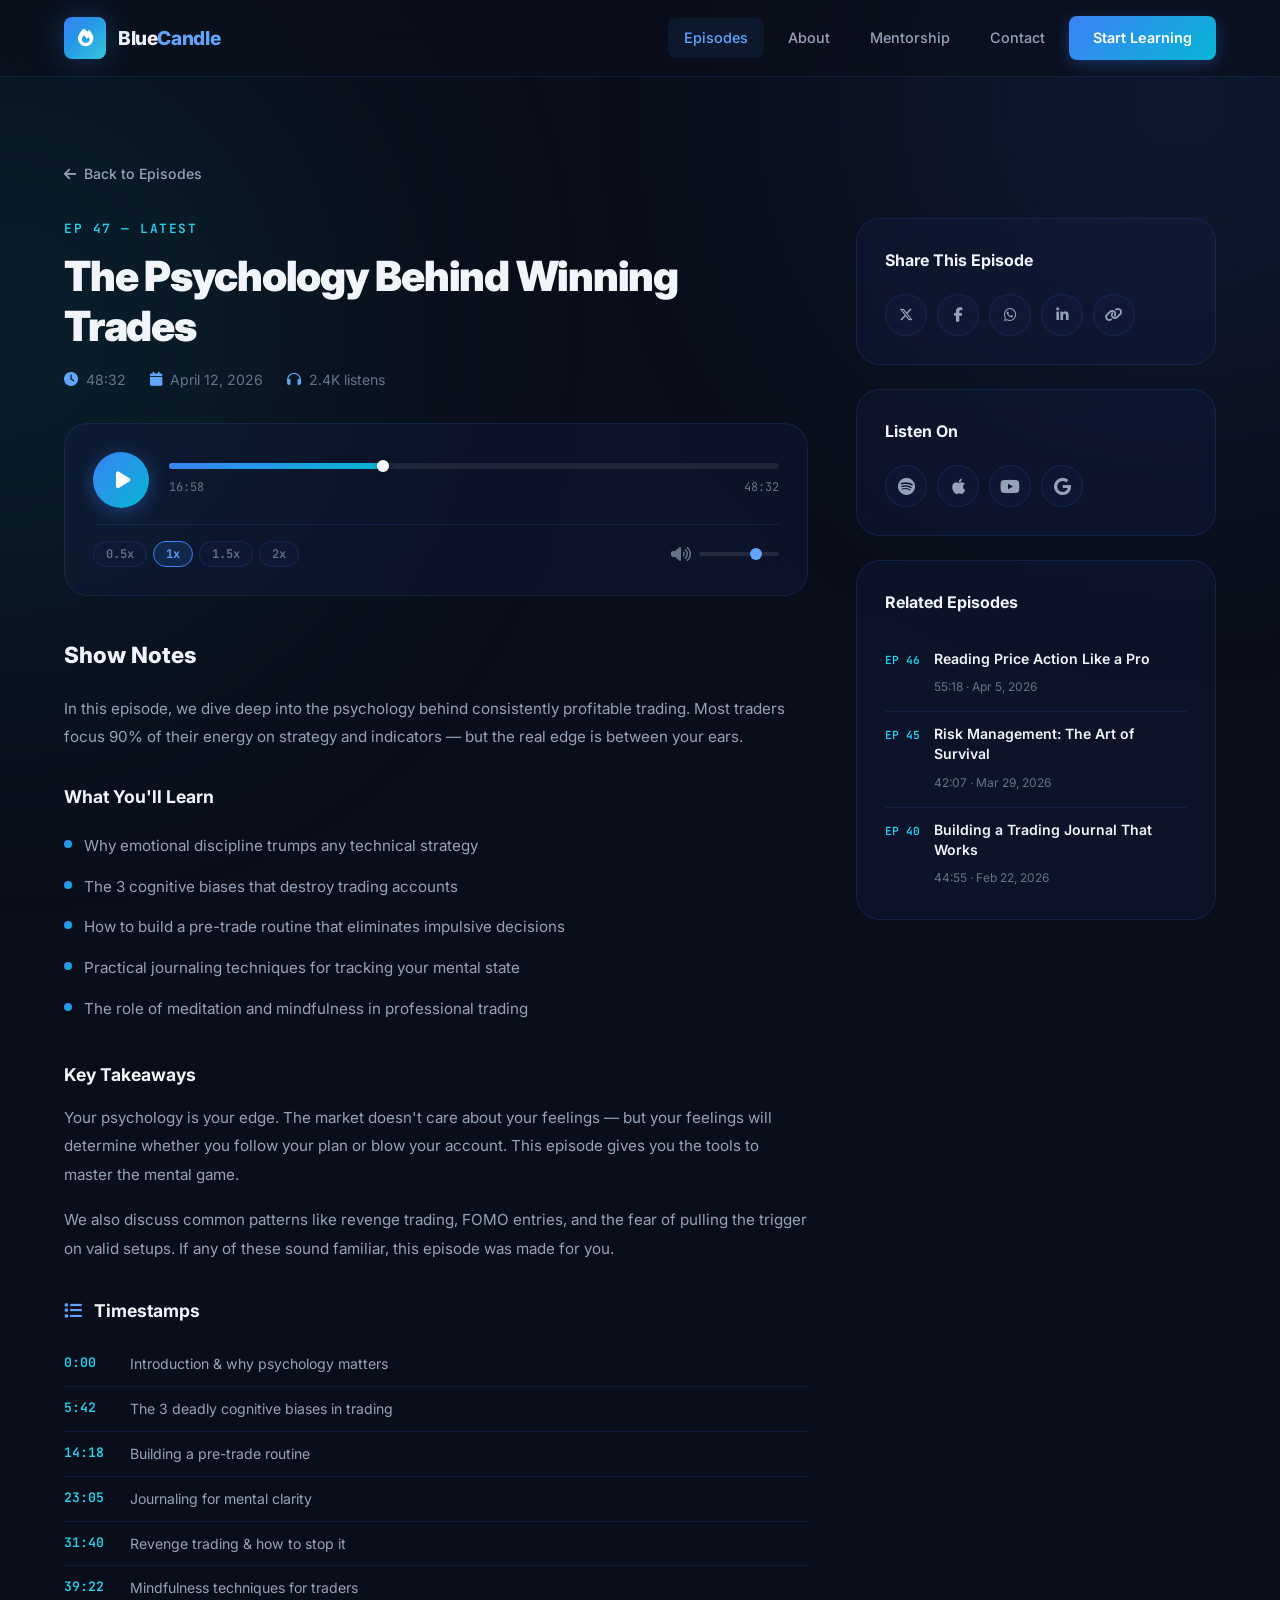
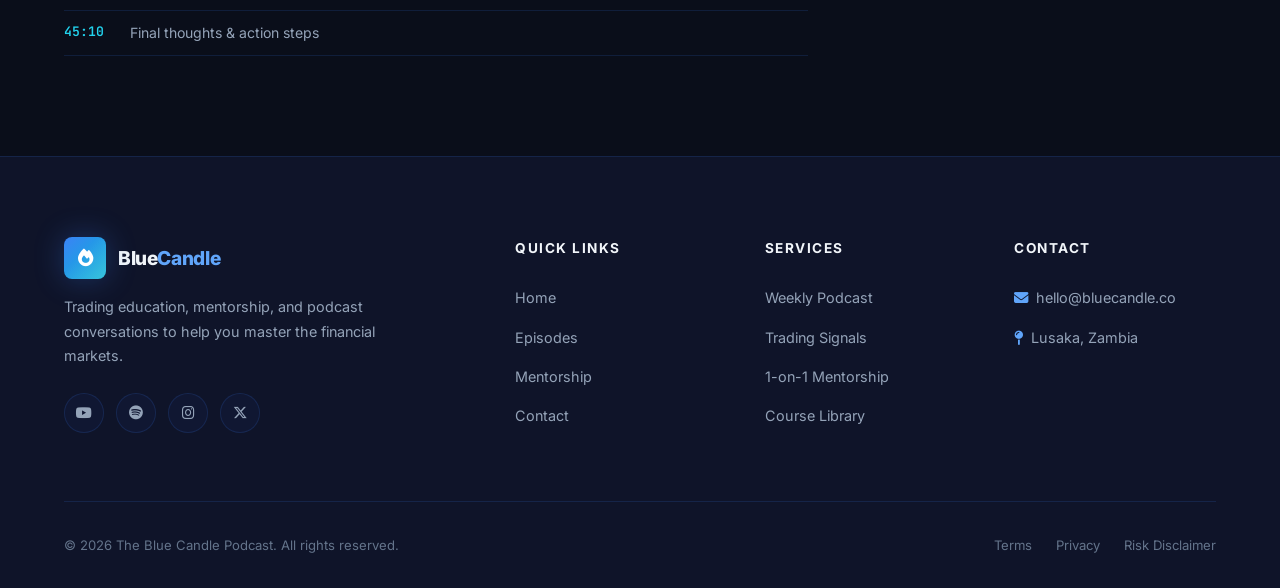
==== episode.html @ 7a702f5d "feat: add episode details and contact pages with initial project configuration" ====
<!DOCTYPE html>
<html lang="en">
<head>
    <meta charset="UTF-8">
    <meta name="viewport" content="width=device-width, initial-scale=1.0">
    <title>Episode Details | The Blue Candle Podcast</title>
    <meta name="description" content="Listen to this episode of The Blue Candle Podcast — trading education, mentorship, and market insights.">
    <link rel="preconnect" href="https://fonts.googleapis.com">
    <link rel="preconnect" href="https://fonts.gstatic.com" crossorigin>
    <link href="https://fonts.googleapis.com/css2?family=Inter:wght@300;400;500;600;700;800;900&family=JetBrains+Mono:wght@400;600&display=swap" rel="stylesheet">
    <link rel="stylesheet" href="https://cdnjs.cloudflare.com/ajax/libs/font-awesome/6.5.0/css/all.min.css">
    <link rel="stylesheet" href="styles.css">
    <style>
        .episode-detail {
            padding: 160px 0 100px;
            position: relative;
            z-index: 1;
        }

        .ep-detail-grid {
            display: grid;
            grid-template-columns: 1fr 360px;
            gap: 48px;
            align-items: start;
        }

        .ep-back {
            display: inline-flex;
            align-items: center;
            gap: 8px;
            color: var(--text-secondary);
            text-decoration: none;
            font-size: 0.88rem;
            font-weight: 500;
            margin-bottom: 32px;
            transition: var(--transition);
        }

        .ep-back:hover {
            color: var(--blue-400);
        }

        .ep-detail-label {
            font-family: 'JetBrains Mono', monospace;
            font-size: 0.8rem;
            font-weight: 600;
            letter-spacing: 1.5px;
            color: var(--cyan-400);
            margin-bottom: 12px;
        }

        .ep-detail-title {
            font-size: clamp(1.8rem, 4vw, 2.6rem);
            font-weight: 900;
            line-height: 1.2;
            letter-spacing: -0.03em;
            margin-bottom: 16px;
        }

        .ep-detail-meta {
            display: flex;
            gap: 24px;
            margin-bottom: 32px;
            flex-wrap: wrap;
        }

        .ep-detail-meta span {
            display: flex;
            align-items: center;
            gap: 8px;
            font-size: 0.88rem;
            color: var(--text-muted);
        }

        .ep-detail-meta span i {
            color: var(--blue-400);
        }

        /* Audio Player */
        .audio-player {
            background: var(--bg-glass);
            backdrop-filter: blur(20px);
            border: 1px solid var(--border-glass);
            border-radius: var(--radius-xl);
            padding: 28px;
            margin-bottom: 40px;
        }

        .player-controls {
            display: flex;
            align-items: center;
            gap: 20px;
            margin-bottom: 16px;
        }

        .player-play {
            width: 56px;
            height: 56px;
            border-radius: 50%;
            background: var(--accent-gradient);
            border: none;
            color: white;
            font-size: 1.2rem;
            cursor: pointer;
            display: flex;
            align-items: center;
            justify-content: center;
            flex-shrink: 0;
            box-shadow: 0 4px 20px rgba(59, 130, 246, 0.4);
            transition: var(--transition);
        }

        .player-play:hover {
            transform: scale(1.08);
            box-shadow: 0 6px 30px rgba(59, 130, 246, 0.6);
        }

        .player-track {
            flex: 1;
        }

        .progress-bar-wrapper {
            width: 100%;
            height: 6px;
            background: rgba(255,255,255,0.08);
            border-radius: 3px;
            cursor: pointer;
            margin-bottom: 8px;
            position: relative;
        }

        .progress-bar {
            height: 100%;
            background: var(--accent-gradient);
            border-radius: 3px;
            width: 0%;
            transition: width 0.3s;
            position: relative;
        }

        .progress-bar::after {
            content: '';
            position: absolute;
            right: -6px;
            top: -3px;
            width: 12px;
            height: 12px;
            border-radius: 50%;
            background: white;
            box-shadow: 0 2px 8px rgba(0,0,0,0.3);
        }

        .player-time {
            display: flex;
            justify-content: space-between;
            font-size: 0.75rem;
            color: var(--text-muted);
            font-family: 'JetBrains Mono', monospace;
        }

        .player-extras {
            display: flex;
            justify-content: space-between;
            align-items: center;
            margin-top: 16px;
            padding-top: 16px;
            border-top: 1px solid var(--border-glass);
        }

        .speed-control {
            display: flex;
            gap: 6px;
        }

        .speed-btn {
            padding: 4px 12px;
            border-radius: 50px;
            background: var(--bg-glass);
            border: 1px solid var(--border-glass);
            color: var(--text-muted);
            font-size: 0.75rem;
            font-weight: 600;
            cursor: pointer;
            font-family: 'JetBrains Mono', monospace;
            transition: var(--transition);
        }

        .speed-btn.active, .speed-btn:hover {
            background: rgba(59,130,246,0.15);
            border-color: var(--blue-500);
            color: var(--blue-400);
        }

        .volume-control {
            display: flex;
            align-items: center;
            gap: 8px;
            color: var(--text-muted);
        }

        .volume-slider {
            width: 80px;
            height: 4px;
            -webkit-appearance: none;
            appearance: none;
            background: rgba(255,255,255,0.1);
            border-radius: 2px;
            outline: none;
        }

        .volume-slider::-webkit-slider-thumb {
            -webkit-appearance: none;
            width: 12px;
            height: 12px;
            border-radius: 50%;
            background: var(--blue-400);
            cursor: pointer;
        }

        /* Show Notes */
        .show-notes h2 {
            font-size: 1.4rem;
            font-weight: 800;
            margin-bottom: 20px;
        }

        .show-notes-content {
            color: var(--text-secondary);
            font-size: 0.95rem;
            line-height: 1.9;
        }

        .show-notes-content p {
            margin-bottom: 16px;
        }

        .show-notes-content h3 {
            font-size: 1.1rem;
            font-weight: 700;
            color: var(--text-primary);
            margin: 28px 0 12px;
        }

        .show-notes-content ul {
            list-style: none;
            margin-bottom: 16px;
        }

        .show-notes-content ul li {
            padding: 6px 0;
            padding-left: 20px;
            position: relative;
        }

        .show-notes-content ul li::before {
            content: '';
            position: absolute;
            left: 0;
            top: 14px;
            width: 8px;
            height: 8px;
            border-radius: 50%;
            background: var(--accent-gradient);
        }

        /* Timestamps */
        .timestamps {
            margin-top: 32px;
        }

        .timestamps h3 {
            font-size: 1.1rem;
            font-weight: 700;
            margin-bottom: 16px;
        }

        .timestamp-item {
            display: flex;
            gap: 16px;
            padding: 10px 0;
            border-bottom: 1px solid var(--border-glass);
            cursor: pointer;
            transition: var(--transition);
        }

        .timestamp-item:hover {
            padding-left: 8px;
        }

        .timestamp-item:hover .ts-time {
            color: var(--blue-400);
        }

        .ts-time {
            font-family: 'JetBrains Mono', monospace;
            font-size: 0.82rem;
            color: var(--cyan-400);
            font-weight: 600;
            flex-shrink: 0;
            width: 50px;
        }

        .ts-label {
            font-size: 0.88rem;
            color: var(--text-secondary);
        }

        /* Sidebar */
        .ep-sidebar {
            position: sticky;
            top: 100px;
        }

        .sidebar-card {
            background: var(--bg-glass);
            backdrop-filter: blur(10px);
            border: 1px solid var(--border-glass);
            border-radius: var(--radius-xl);
            padding: 28px;
            margin-bottom: 24px;
        }

        .sidebar-card h3 {
            font-size: 1rem;
            font-weight: 700;
            margin-bottom: 20px;
        }

        .related-ep {
            display: flex;
            gap: 14px;
            padding: 12px 0;
            border-bottom: 1px solid var(--border-glass);
            text-decoration: none;
            color: inherit;
            transition: var(--transition);
        }

        .related-ep:last-child {
            border-bottom: none;
            padding-bottom: 0;
        }

        .related-ep:hover {
            padding-left: 4px;
        }

        .related-ep-num {
            font-family: 'JetBrains Mono', monospace;
            font-size: 0.7rem;
            color: var(--cyan-400);
            font-weight: 600;
            flex-shrink: 0;
            margin-top: 2px;
        }

        .related-ep-info h4 {
            font-size: 0.88rem;
            font-weight: 600;
            line-height: 1.4;
            margin-bottom: 4px;
        }

        .related-ep-info span {
            font-size: 0.75rem;
            color: var(--text-muted);
        }

        .share-buttons {
            display: flex;
            gap: 10px;
            flex-wrap: wrap;
        }

        .share-btn {
            width: 42px;
            height: 42px;
            border-radius: 50%;
            background: var(--bg-glass);
            border: 1px solid var(--border-glass);
            color: var(--text-secondary);
            display: flex;
            align-items: center;
            justify-content: center;
            cursor: pointer;
            transition: var(--transition);
            font-size: 0.9rem;
        }

        .share-btn:hover {
            background: var(--accent-gradient);
            color: white;
            border-color: transparent;
            transform: translateY(-2px);
        }

        @media (max-width: 1024px) {
            .ep-detail-grid {
                grid-template-columns: 1fr;
            }
            .ep-sidebar {
                position: static;
            }
        }
    </style>
</head>
<body>
    <div class="bg-glow bg-glow-1"></div>
    <div class="bg-glow bg-glow-2"></div>

    <!-- Header -->
    <header id="site-header">
        <div class="container header-inner">
            <a href="index.html" class="logo">
                <div class="logo-icon"><i class="fas fa-fire"></i></div>
                <span class="logo-text">Blue<span>Candle</span></span>
            </a>
            <nav id="desktop-nav">
                <a href="episodes.html" class="active-link">Episodes</a>
                <a href="index.html#about">About</a>
                <a href="pricing.html">Mentorship</a>
                <a href="contact.html">Contact</a>
                <a href="pricing.html" class="nav-cta">Start Learning</a>
            </nav>
            <button class="mobile-toggle" id="mobile-toggle" aria-label="Toggle menu"><i class="fas fa-bars"></i></button>
        </div>
    </header>

    <div class="nav-overlay" id="nav-overlay">
        <button class="close-nav" id="close-nav" aria-label="Close menu"><i class="fas fa-times"></i></button>
        <nav>
            <a href="episodes.html" class="mobile-link">Episodes</a>
            <a href="index.html#about" class="mobile-link">About</a>
            <a href="pricing.html" class="mobile-link">Mentorship</a>
            <a href="contact.html" class="mobile-link">Contact</a>
        </nav>
    </div>

    <!-- Episode Detail -->
    <section class="episode-detail">
        <div class="container">
            <a href="episodes.html" class="ep-back"><i class="fas fa-arrow-left"></i> Back to Episodes</a>

            <div class="ep-detail-grid">
                <div class="ep-main">
                    <div class="ep-detail-label" id="ep-label">EP 47 — LATEST</div>
                    <h1 class="ep-detail-title" id="ep-title">The Psychology Behind Winning Trades</h1>
                    <div class="ep-detail-meta">
                        <span><i class="fas fa-clock"></i> <span id="ep-duration">48:32</span></span>
                        <span><i class="fas fa-calendar"></i> <span id="ep-date">April 12, 2026</span></span>
                        <span><i class="fas fa-headphones"></i> 2.4K listens</span>
                    </div>

                    <!-- Audio Player -->
                    <div class="audio-player reveal">
                        <div class="player-controls">
                            <button class="player-play" id="player-play-btn" aria-label="Play">
                                <i class="fas fa-play" style="margin-left: 3px;"></i>
                            </button>
                            <div class="player-track">
                                <div class="progress-bar-wrapper" id="progress-wrapper">
                                    <div class="progress-bar" id="progress-bar" style="width: 35%;"></div>
                                </div>
                                <div class="player-time">
                                    <span id="current-time">16:58</span>
                                    <span id="total-time">48:32</span>
                                </div>
                            </div>
                        </div>
                        <div class="player-extras">
                            <div class="speed-control">
                                <button class="speed-btn">0.5x</button>
                                <button class="speed-btn active">1x</button>
                                <button class="speed-btn">1.5x</button>
                                <button class="speed-btn">2x</button>
                            </div>
                            <div class="volume-control">
                                <i class="fas fa-volume-high"></i>
                                <input type="range" class="volume-slider" min="0" max="100" value="75">
                            </div>
                        </div>
                    </div>

                    <!-- Show Notes -->
                    <div class="show-notes reveal">
                        <h2>Show Notes</h2>
                        <div class="show-notes-content">
                            <p>In this episode, we dive deep into the psychology behind consistently profitable trading. Most traders focus 90% of their energy on strategy and indicators — but the real edge is between your ears.</p>

                            <h3>What You'll Learn</h3>
                            <ul>
                                <li>Why emotional discipline trumps any technical strategy</li>
                                <li>The 3 cognitive biases that destroy trading accounts</li>
                                <li>How to build a pre-trade routine that eliminates impulsive decisions</li>
                                <li>Practical journaling techniques for tracking your mental state</li>
                                <li>The role of meditation and mindfulness in professional trading</li>
                            </ul>

                            <h3>Key Takeaways</h3>
                            <p>Your psychology is your edge. The market doesn't care about your feelings — but your feelings will determine whether you follow your plan or blow your account. This episode gives you the tools to master the mental game.</p>

                            <p>We also discuss common patterns like revenge trading, FOMO entries, and the fear of pulling the trigger on valid setups. If any of these sound familiar, this episode was made for you.</p>
                        </div>

                        <!-- Timestamps -->
                        <div class="timestamps">
                            <h3><i class="fas fa-list" style="margin-right: 8px; color: var(--blue-400);"></i> Timestamps</h3>
                            <div class="timestamp-item">
                                <span class="ts-time">0:00</span>
                                <span class="ts-label">Introduction & why psychology matters</span>
                            </div>
                            <div class="timestamp-item">
                                <span class="ts-time">5:42</span>
                                <span class="ts-label">The 3 deadly cognitive biases in trading</span>
                            </div>
                            <div class="timestamp-item">
                                <span class="ts-time">14:18</span>
                                <span class="ts-label">Building a pre-trade routine</span>
                            </div>
                            <div class="timestamp-item">
                                <span class="ts-time">23:05</span>
                                <span class="ts-label">Journaling for mental clarity</span>
                            </div>
                            <div class="timestamp-item">
                                <span class="ts-time">31:40</span>
                                <span class="ts-label">Revenge trading & how to stop it</span>
                            </div>
                            <div class="timestamp-item">
                                <span class="ts-time">39:22</span>
                                <span class="ts-label">Mindfulness techniques for traders</span>
                            </div>
                            <div class="timestamp-item">
                                <span class="ts-time">45:10</span>
                                <span class="ts-label">Final thoughts & action steps</span>
                            </div>
                        </div>
                    </div>
                </div>

                <!-- Sidebar -->
                <div class="ep-sidebar">
                    <div class="sidebar-card reveal">
                        <h3>Share This Episode</h3>
                        <div class="share-buttons">
                            <button class="share-btn" aria-label="Share on Twitter"><i class="fab fa-x-twitter"></i></button>
                            <button class="share-btn" aria-label="Share on Facebook"><i class="fab fa-facebook-f"></i></button>
                            <button class="share-btn" aria-label="Share on WhatsApp"><i class="fab fa-whatsapp"></i></button>
                            <button class="share-btn" aria-label="Share on LinkedIn"><i class="fab fa-linkedin-in"></i></button>
                            <button class="share-btn" aria-label="Copy link"><i class="fas fa-link"></i></button>
                        </div>
                    </div>

                    <div class="sidebar-card reveal reveal-delay-1">
                        <h3>Listen On</h3>
                        <div class="share-buttons">
                            <button class="share-btn" aria-label="Spotify" style="font-size: 1.1rem;"><i class="fab fa-spotify"></i></button>
                            <button class="share-btn" aria-label="Apple Podcasts" style="font-size: 1.1rem;"><i class="fab fa-apple"></i></button>
                            <button class="share-btn" aria-label="YouTube" style="font-size: 1.1rem;"><i class="fab fa-youtube"></i></button>
                            <button class="share-btn" aria-label="Google Podcasts" style="font-size: 1.1rem;"><i class="fab fa-google"></i></button>
                        </div>
                    </div>

                    <div class="sidebar-card reveal reveal-delay-2">
                        <h3>Related Episodes</h3>
                        <a href="episode.html?ep=46" class="related-ep">
                            <span class="related-ep-num">EP 46</span>
                            <div class="related-ep-info">
                                <h4>Reading Price Action Like a Pro</h4>
                                <span>55:18 · Apr 5, 2026</span>
                            </div>
                        </a>
                        <a href="episode.html?ep=45" class="related-ep">
                            <span class="related-ep-num">EP 45</span>
                            <div class="related-ep-info">
                                <h4>Risk Management: The Art of Survival</h4>
                                <span>42:07 · Mar 29, 2026</span>
                            </div>
                        </a>
                        <a href="episode.html?ep=40" class="related-ep">
                            <span class="related-ep-num">EP 40</span>
                            <div class="related-ep-info">
                                <h4>Building a Trading Journal That Works</h4>
                                <span>44:55 · Feb 22, 2026</span>
                            </div>
                        </a>
                    </div>
                </div>
            </div>
        </div>
    </section>

    <!-- Footer -->
    <footer>
        <div class="container">
            <div class="footer-grid">
                <div class="footer-brand">
                    <a href="index.html" class="logo" style="margin-bottom:4px;">
                        <div class="logo-icon"><i class="fas fa-fire"></i></div>
                        <span class="logo-text">Blue<span>Candle</span></span>
                    </a>
                    <p>Trading education, mentorship, and podcast conversations to help you master the financial markets.</p>
                    <div class="footer-socials">
                        <a href="#"><i class="fab fa-youtube"></i></a>
                        <a href="#"><i class="fab fa-spotify"></i></a>
                        <a href="#"><i class="fab fa-instagram"></i></a>
                        <a href="#"><i class="fab fa-x-twitter"></i></a>
                    </div>
                </div>
                <div class="footer-col"><h4>Quick Links</h4><ul><li><a href="index.html">Home</a></li><li><a href="episodes.html">Episodes</a></li><li><a href="pricing.html">Mentorship</a></li><li><a href="contact.html">Contact</a></li></ul></div>
                <div class="footer-col"><h4>Services</h4><ul><li><a href="#">Weekly Podcast</a></li><li><a href="#">Trading Signals</a></li><li><a href="#">1-on-1 Mentorship</a></li><li><a href="#">Course Library</a></li></ul></div>
                <div class="footer-col"><h4>Contact</h4><ul><li><a href="contact.html"><i class="fas fa-envelope" style="margin-right:8px;color:var(--blue-400)"></i>hello@bluecandle.co</a></li><li><a href="#"><i class="fas fa-map-pin" style="margin-right:8px;color:var(--blue-400)"></i>Lusaka, Zambia</a></li></ul></div>
            </div>
            <div class="footer-bottom">
                <p>&copy; 2026 The Blue Candle Podcast. All rights reserved.</p>
                <div class="footer-bottom-links"><a href="#">Terms</a><a href="#">Privacy</a><a href="#">Risk Disclaimer</a></div>
            </div>
        </div>
    </footer>

    <script src="shared.js"></script>
    <script>
        // Play button toggle
        const playBtn = document.getElementById('player-play-btn');
        let playing = false;
        playBtn.addEventListener('click', () => {
            playing = !playing;
            playBtn.innerHTML = playing ? '<i class="fas fa-pause"></i>' : '<i class="fas fa-play" style="margin-left:3px"></i>';
        });

        // Speed buttons
        document.querySelectorAll('.speed-btn').forEach(btn => {
            btn.addEventListener('click', () => {
                document.querySelectorAll('.speed-btn').forEach(b => b.classList.remove('active'));
                btn.classList.add('active');
            });
        });

        // Progress bar click
        document.getElementById('progress-wrapper').addEventListener('click', function(e) {
            const pct = (e.offsetX / this.offsetWidth) * 100;
            document.getElementById('progress-bar').style.width = pct + '%';
        });
    </script>
</body>
</html>
---- styles.css ----
/* ===== CSS Custom Properties ===== */
:root {
    --bg-primary: #0a0e1a;
    --bg-secondary: #0f1429;
    --bg-card: rgba(15, 20, 45, 0.7);
    --bg-glass: rgba(20, 30, 70, 0.35);
    --border-glass: rgba(59, 130, 246, 0.15);
    --blue-500: #3b82f6;
    --blue-400: #60a5fa;
    --blue-300: #93c5fd;
    --blue-600: #2563eb;
    --blue-700: #1d4ed8;
    --cyan-400: #22d3ee;
    --cyan-500: #06b6d4;
    --text-primary: #f1f5f9;
    --text-secondary: #94a3b8;
    --text-muted: #64748b;
    --accent-gradient: linear-gradient(135deg, #3b82f6, #06b6d4);
    --glow-blue: 0 0 30px rgba(59, 130, 246, 0.3);
    --glow-cyan: 0 0 30px rgba(6, 182, 212, 0.2);
    --radius-sm: 8px;
    --radius-md: 12px;
    --radius-lg: 16px;
    --radius-xl: 24px;
    --transition: all 0.3s cubic-bezier(0.4, 0, 0.2, 1);
}

/* ===== Reset & Base ===== */
*, *::before, *::after {
    margin: 0;
    padding: 0;
    box-sizing: border-box;
}

html {
    scroll-behavior: smooth;
    scroll-padding-top: 80px;
}

body {
    font-family: 'Inter', -apple-system, BlinkMacSystemFont, sans-serif;
    background-color: var(--bg-primary);
    color: var(--text-primary);
    line-height: 1.7;
    overflow-x: hidden;
    -webkit-font-smoothing: antialiased;
}

/* ===== Utility ===== */
.container {
    width: 100%;
    max-width: 1200px;
    margin: 0 auto;
    padding: 0 24px;
}

.section-label {
    display: inline-flex;
    align-items: center;
    gap: 8px;
    font-family: 'JetBrains Mono', monospace;
    font-size: 0.8rem;
    font-weight: 600;
    letter-spacing: 2px;
    text-transform: uppercase;
    color: var(--cyan-400);
    margin-bottom: 16px;
}

.section-label::before {
    content: '';
    width: 24px;
    height: 2px;
    background: var(--accent-gradient);
    border-radius: 2px;
}

.section-heading {
    font-size: clamp(2rem, 5vw, 3rem);
    font-weight: 800;
    line-height: 1.15;
    letter-spacing: -0.03em;
    margin-bottom: 16px;
}

.gradient-text {
    background: var(--accent-gradient);
    -webkit-background-clip: text;
    background-clip: text;
    color: transparent;
}

.section-desc {
    font-size: 1.1rem;
    color: var(--text-secondary);
    max-width: 600px;
    line-height: 1.8;
}

/* ===== Ambient Background Effects ===== */
.bg-glow {
    position: fixed;
    width: 600px;
    height: 600px;
    border-radius: 50%;
    filter: blur(150px);
    opacity: 0.12;
    pointer-events: none;
    z-index: 0;
}

.bg-glow-1 {
    top: -200px;
    right: -200px;
    background: var(--blue-500);
}

.bg-glow-2 {
    bottom: 30%;
    left: -300px;
    background: var(--cyan-500);
}

.bg-glow-3 {
    bottom: -200px;
    right: 10%;
    background: var(--blue-700);
}

/* ===== Header ===== */
header {
    position: fixed;
    top: 0;
    left: 0;
    right: 0;
    z-index: 1000;
    padding: 16px 0;
    background: rgba(10, 14, 26, 0.6);
    backdrop-filter: blur(20px);
    -webkit-backdrop-filter: blur(20px);
    border-bottom: 1px solid var(--border-glass);
    transition: var(--transition);
}

header.scrolled {
    background: rgba(10, 14, 26, 0.92);
    box-shadow: 0 4px 30px rgba(0, 0, 0, 0.3);
}

.header-inner {
    display: flex;
    align-items: center;
    justify-content: space-between;
}

.logo {
    display: flex;
    align-items: center;
    gap: 12px;
    text-decoration: none;
}

.logo-icon {
    width: 42px;
    height: 42px;
    background: var(--accent-gradient);
    border-radius: var(--radius-sm);
    display: flex;
    align-items: center;
    justify-content: center;
    font-size: 1.1rem;
    color: white;
    box-shadow: var(--glow-blue);
    position: relative;
    overflow: hidden;
}

.logo-icon::after {
    content: '';
    position: absolute;
    inset: 0;
    background: linear-gradient(135deg, transparent 40%, rgba(255,255,255,0.2));
}

.logo-text {
    font-weight: 800;
    font-size: 1.2rem;
    color: var(--text-primary);
    letter-spacing: -0.02em;
}

.logo-text span {
    color: var(--blue-400);
}

nav#desktop-nav {
    display: flex;
    align-items: center;
    gap: 8px;
}

nav a {
    color: var(--text-secondary);
    text-decoration: none;
    font-size: 0.9rem;
    font-weight: 500;
    padding: 8px 16px;
    border-radius: var(--radius-sm);
    transition: var(--transition);
}

nav a:hover {
    color: var(--text-primary);
    background: var(--bg-glass);
}

nav a.active-link {
    color: var(--blue-400);
    background: rgba(59, 130, 246, 0.1);
}

.nav-cta {
    background: var(--accent-gradient) !important;
    color: white !important;
    font-weight: 600 !important;
    padding: 10px 24px !important;
    box-shadow: 0 4px 15px rgba(59, 130, 246, 0.3);
}

.nav-cta:hover {
    transform: translateY(-2px);
    box-shadow: 0 6px 25px rgba(59, 130, 246, 0.4) !important;
}

.mobile-toggle {
    display: none;
    background: none;
    border: none;
    color: var(--text-primary);
    font-size: 1.5rem;
    cursor: pointer;
    padding: 8px;
}

/* ===== Buttons ===== */
.btn {
    display: inline-flex;
    align-items: center;
    gap: 10px;
    padding: 14px 28px;
    border-radius: var(--radius-md);
    font-size: 0.95rem;
    font-weight: 600;
    text-decoration: none;
    cursor: pointer;
    border: none;
    transition: var(--transition);
    font-family: inherit;
}

.btn-primary {
    background: var(--accent-gradient);
    color: white;
    box-shadow: 0 4px 20px rgba(59, 130, 246, 0.35);
}

.btn-primary:hover {
    transform: translateY(-3px);
    box-shadow: 0 8px 30px rgba(59, 130, 246, 0.5);
}

.btn-outline {
    background: transparent;
    color: var(--text-primary);
    border: 1px solid var(--border-glass);
    backdrop-filter: blur(10px);
}

.btn-outline:hover {
    background: var(--bg-glass);
    border-color: var(--blue-500);
    transform: translateY(-3px);
}

.btn-sm {
    padding: 10px 20px;
    font-size: 0.85rem;
}

/* ===== Page Hero (reusable across sub-pages) ===== */
.page-hero {
    position: relative;
    padding: 160px 0 80px;
    text-align: center;
    overflow: hidden;
    z-index: 1;
}

.page-hero::before {
    content: '';
    position: absolute;
    top: 0;
    left: 50%;
    transform: translateX(-50%);
    width: 800px;
    height: 800px;
    background: radial-gradient(circle, rgba(59, 130, 246, 0.1) 0%, transparent 70%);
    pointer-events: none;
}

.page-hero .section-heading {
    font-size: clamp(2.2rem, 5vw, 3.2rem);
}

.page-hero .section-desc {
    margin: 0 auto;
}

/* ===== Mobile Nav Overlay ===== */
.nav-overlay {
    position: fixed;
    inset: 0;
    background: rgba(10, 14, 26, 0.95);
    backdrop-filter: blur(20px);
    z-index: 999;
    display: flex;
    align-items: center;
    justify-content: center;
    opacity: 0;
    pointer-events: none;
    transition: opacity 0.3s ease;
}

.nav-overlay.active {
    opacity: 1;
    pointer-events: all;
}

.nav-overlay nav {
    display: flex;
    flex-direction: column;
    gap: 16px;
    text-align: center;
}

.nav-overlay nav a {
    font-size: 1.5rem;
    font-weight: 600;
    padding: 12px 32px;
}

.nav-overlay .close-nav {
    position: absolute;
    top: 24px;
    right: 24px;
    background: none;
    border: none;
    color: var(--text-primary);
    font-size: 2rem;
    cursor: pointer;
}

/* ===== Footer ===== */
footer {
    position: relative;
    z-index: 1;
    border-top: 1px solid var(--border-glass);
    padding: 80px 0 32px;
    background: var(--bg-secondary);
}

.footer-grid {
    display: grid;
    grid-template-columns: 2fr 1fr 1fr 1fr;
    gap: 48px;
    margin-bottom: 60px;
}

.footer-brand p {
    color: var(--text-secondary);
    font-size: 0.9rem;
    margin-top: 16px;
    line-height: 1.7;
    max-width: 320px;
}

.footer-socials {
    display: flex;
    gap: 12px;
    margin-top: 24px;
}

.footer-socials a {
    width: 40px;
    height: 40px;
    border-radius: 50%;
    background: var(--bg-glass);
    border: 1px solid var(--border-glass);
    display: flex;
    align-items: center;
    justify-content: center;
    color: var(--text-secondary);
    text-decoration: none;
    transition: var(--transition);
    font-size: 0.9rem;
}

.footer-socials a:hover {
    background: var(--accent-gradient);
    color: white;
    border-color: transparent;
    transform: translateY(-3px);
    box-shadow: 0 4px 15px rgba(59, 130, 246, 0.4);
}

.footer-col h4 {
    font-size: 0.85rem;
    font-weight: 700;
    text-transform: uppercase;
    letter-spacing: 1.5px;
    color: var(--text-primary);
    margin-bottom: 24px;
}

.footer-col ul {
    list-style: none;
}

.footer-col ul li {
    margin-bottom: 12px;
}

.footer-col ul li a {
    color: var(--text-secondary);
    text-decoration: none;
    font-size: 0.9rem;
    transition: var(--transition);
}

.footer-col ul li a:hover {
    color: var(--blue-400);
    padding-left: 4px;
}

.footer-bottom {
    display: flex;
    justify-content: space-between;
    align-items: center;
    padding-top: 32px;
    border-top: 1px solid var(--border-glass);
    flex-wrap: wrap;
    gap: 16px;
}

.footer-bottom p {
    color: var(--text-muted);
    font-size: 0.82rem;
}

.footer-bottom-links {
    display: flex;
    gap: 24px;
}

.footer-bottom-links a {
    color: var(--text-muted);
    text-decoration: none;
    font-size: 0.82rem;
    transition: var(--transition);
}

.footer-bottom-links a:hover {
    color: var(--blue-400);
}

/* ===== Scroll Animations ===== */
.reveal {
    opacity: 0;
    transform: translateY(30px);
    transition: opacity 0.7s ease, transform 0.7s ease;
}

.reveal.visible {
    opacity: 1;
    transform: translateY(0);
}

.reveal-delay-1 { transition-delay: 0.1s; }
.reveal-delay-2 { transition-delay: 0.2s; }
.reveal-delay-3 { transition-delay: 0.3s; }
.reveal-delay-4 { transition-delay: 0.4s; }

/* ===== Tags ===== */
.ep-tag {
    font-size: 0.72rem;
    font-weight: 600;
    padding: 4px 12px;
    border-radius: 50px;
    background: rgba(59, 130, 246, 0.1);
    color: var(--blue-400);
    border: 1px solid rgba(59, 130, 246, 0.15);
}

/* ===== Responsive ===== */
@media (max-width: 1024px) {
    .footer-grid { grid-template-columns: 1fr 1fr; }
}

@media (max-width: 768px) {
    nav#desktop-nav { display: none; }
    .mobile-toggle { display: block; }
    .footer-grid { grid-template-columns: 1fr; }
    .footer-bottom { flex-direction: column; text-align: center; }
}

@media (max-width: 480px) {
    .btn { width: 100%; justify-content: center; }
}
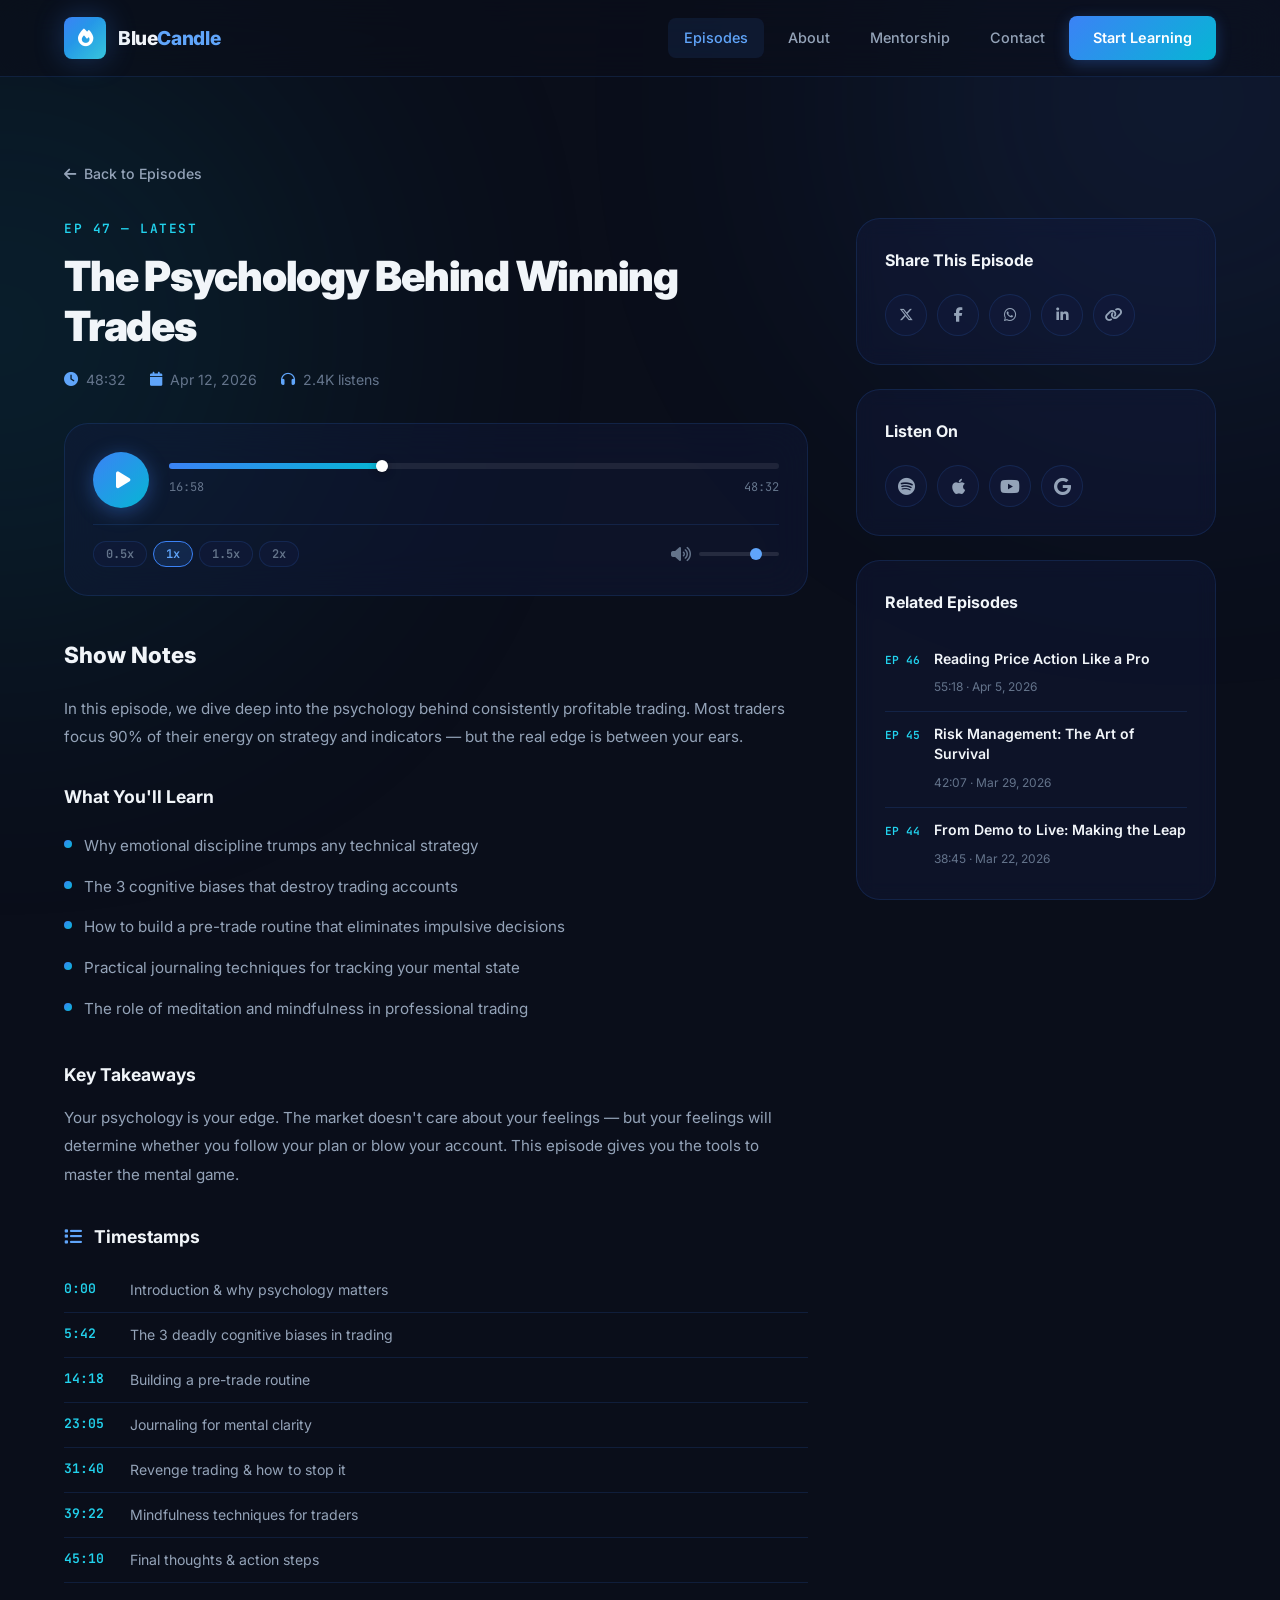
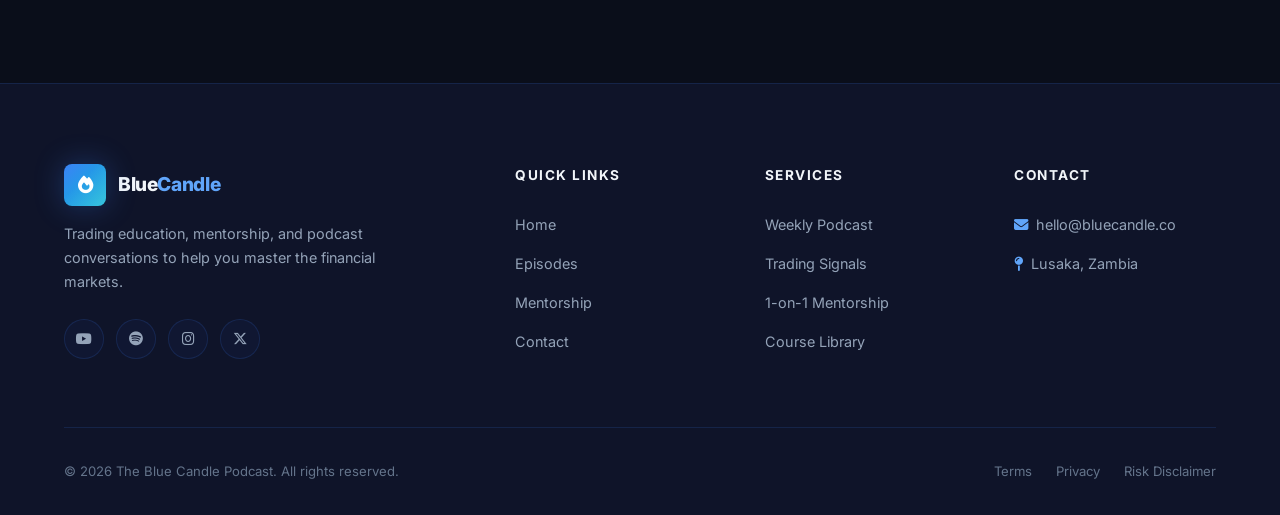
==== commit c9fcf590: "feat: implement dynamic episode data loading and interactive audio player functionality" ====
--- a/episode.html
+++ b/episode.html
@@ -617,14 +617,123 @@
         </div>
     </footer>
 
+    <script src="data.js"></script>
     <script src="shared.js"></script>
     <script>
-        // Play button toggle
+        // Load Episode Data
+        const urlParams = new URLSearchParams(window.location.search);
+        const epNum = parseInt(urlParams.get('ep')) || 47;
+        const episode = episodes.find(e => e.num === epNum) || episodes[0];
+
+        if (episode) {
+            document.title = `${episode.title} | The Blue Candle Podcast`;
+            document.getElementById('ep-label').textContent = `EP ${episode.num}${episode.num === episodes[0].num ? ' — LATEST' : ''}`;
+            document.getElementById('ep-title').textContent = episode.title;
+            document.getElementById('ep-duration').textContent = episode.duration;
+            document.getElementById('ep-date').textContent = episode.date;
+            document.getElementById('total-time').textContent = episode.duration;
+            
+            if (episode.notes) {
+                document.querySelector('.show-notes-content').innerHTML = episode.notes;
+            }
+
+            // Timestamps
+            const tsContainer = document.querySelector('.timestamps');
+            if (episode.timestamps && episode.timestamps.length > 0) {
+                tsContainer.style.display = 'block';
+                const tsList = tsContainer.querySelector('.timestamp-item'); // Template
+                const parent = tsList.parentElement;
+                parent.querySelectorAll('.timestamp-item').forEach(el => el.remove());
+                
+                episode.timestamps.forEach(ts => {
+                    const item = document.createElement('div');
+                    item.className = 'timestamp-item';
+                    item.innerHTML = `
+                        <span class="ts-time">${ts.time}</span>
+                        <span class="ts-label">${ts.label}</span>
+                    `;
+                    item.addEventListener('click', () => {
+                        seekToTime(ts.time);
+                    });
+                    parent.appendChild(item);
+                });
+            } else {
+                tsContainer.style.display = 'none';
+            }
+
+            // Related Episodes
+            const relatedContainer = document.querySelector('.sidebar-card:last-child');
+            const relatedList = episodes.filter(e => e.num !== episode.num).slice(0, 3);
+            let relatedHTML = '<h3>Related Episodes</h3>';
+            relatedList.forEach(re => {
+                relatedHTML += `
+                    <a href="episode.html?ep=${re.num}" class="related-ep">
+                        <span class="related-ep-num">EP ${re.num}</span>
+                        <div class="related-ep-info">
+                            <h4>${re.title}</h4>
+                            <span>${re.duration} · ${re.date}</span>
+                        </div>
+                    </a>
+                `;
+            });
+            relatedContainer.innerHTML = relatedHTML;
+        }
+
+        // --- Audio Player Logic ---
         const playBtn = document.getElementById('player-play-btn');
+        const progressBar = document.getElementById('progress-bar');
+        const progressWrapper = document.getElementById('progress-wrapper');
+        const currentTimeEl = document.getElementById('current-time');
+        const totalTimeEl = document.getElementById('total-time');
+        const volumeSlider = document.querySelector('.volume-slider');
+        
         let playing = false;
+        let currentTimeSeconds = 1018; // Start at 16:58 as in original mockup
+        let totalDurationSeconds = parseTime(episode.duration);
+        let playInterval;
+
+        function parseTime(timeStr) {
+            const parts = timeStr.split(':').map(Number);
+            if (parts.length === 3) return parts[0] * 3600 + parts[1] * 60 + parts[2];
+            return parts[0] * 60 + parts[1];
+        }
+
+        function formatTime(seconds) {
+            const h = Math.floor(seconds / 3600);
+            const m = Math.floor((seconds % 3600) / 60);
+            const s = Math.floor(seconds % 60);
+            if (h > 0) return `${h}:${m.toString().padStart(2, '0')}:${s.toString().padStart(2, '0')}`;
+            return `${m}:${s.toString().padStart(2, '0')}`;
+        }
+
+        function updateUI() {
+            const pct = (currentTimeSeconds / totalDurationSeconds) * 100;
+            progressBar.style.width = pct + '%';
+            currentTimeEl.textContent = formatTime(currentTimeSeconds);
+        }
+
+        function seekToTime(timeStr) {
+            currentTimeSeconds = parseTime(timeStr);
+            updateUI();
+        }
+
         playBtn.addEventListener('click', () => {
             playing = !playing;
             playBtn.innerHTML = playing ? '<i class="fas fa-pause"></i>' : '<i class="fas fa-play" style="margin-left:3px"></i>';
+            
+            if (playing) {
+                playInterval = setInterval(() => {
+                    currentTimeSeconds++;
+                    if (currentTimeSeconds >= totalDurationSeconds) {
+                        clearInterval(playInterval);
+                        playing = false;
+                        playBtn.innerHTML = '<i class="fas fa-play" style="margin-left:3px"></i>';
+                    }
+                    updateUI();
+                }, 1000);
+            } else {
+                clearInterval(playInterval);
+            }
         });
 
         // Speed buttons
@@ -632,14 +741,28 @@
             btn.addEventListener('click', () => {
                 document.querySelectorAll('.speed-btn').forEach(b => b.classList.remove('active'));
                 btn.classList.add('active');
+                // In a real app, this would set playbackRate
             });
         });
 
-        // Progress bar click
-        document.getElementById('progress-wrapper').addEventListener('click', function(e) {
-            const pct = (e.offsetX / this.offsetWidth) * 100;
-            document.getElementById('progress-bar').style.width = pct + '%';
+        // Progress bar click (Seeking)
+        progressWrapper.addEventListener('click', function(e) {
+            const pct = e.offsetX / this.offsetWidth;
+            currentTimeSeconds = Math.floor(pct * totalDurationSeconds);
+            updateUI();
         });
+
+        // Volume slider
+        volumeSlider.addEventListener('input', (e) => {
+            const vol = e.target.value;
+            const icon = document.querySelector('.volume-control i');
+            if (vol == 0) icon.className = 'fas fa-volume-mute';
+            else if (vol < 50) icon.className = 'fas fa-volume-low';
+            else icon.className = 'fas fa-volume-high';
+        });
+
+        // Initial UI Update
+        updateUI();
     </script>
 </body>
 </html>
